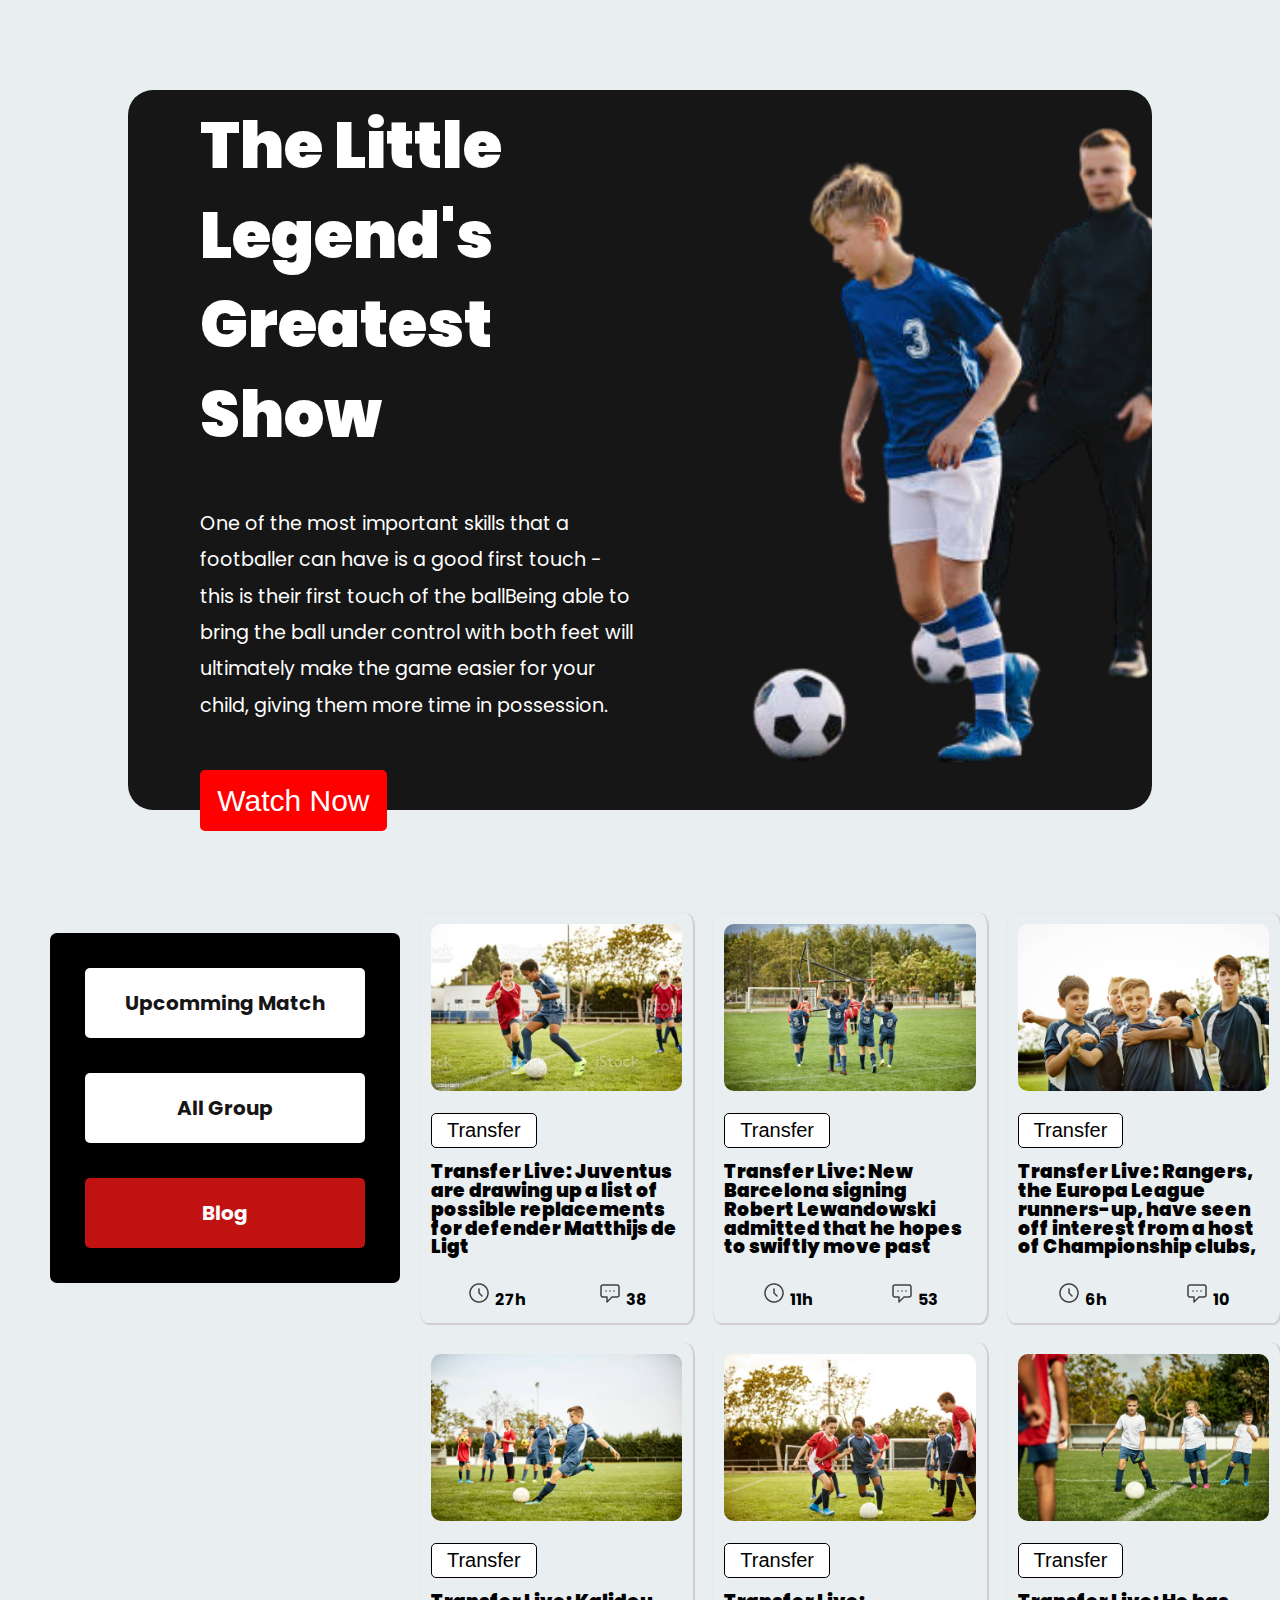
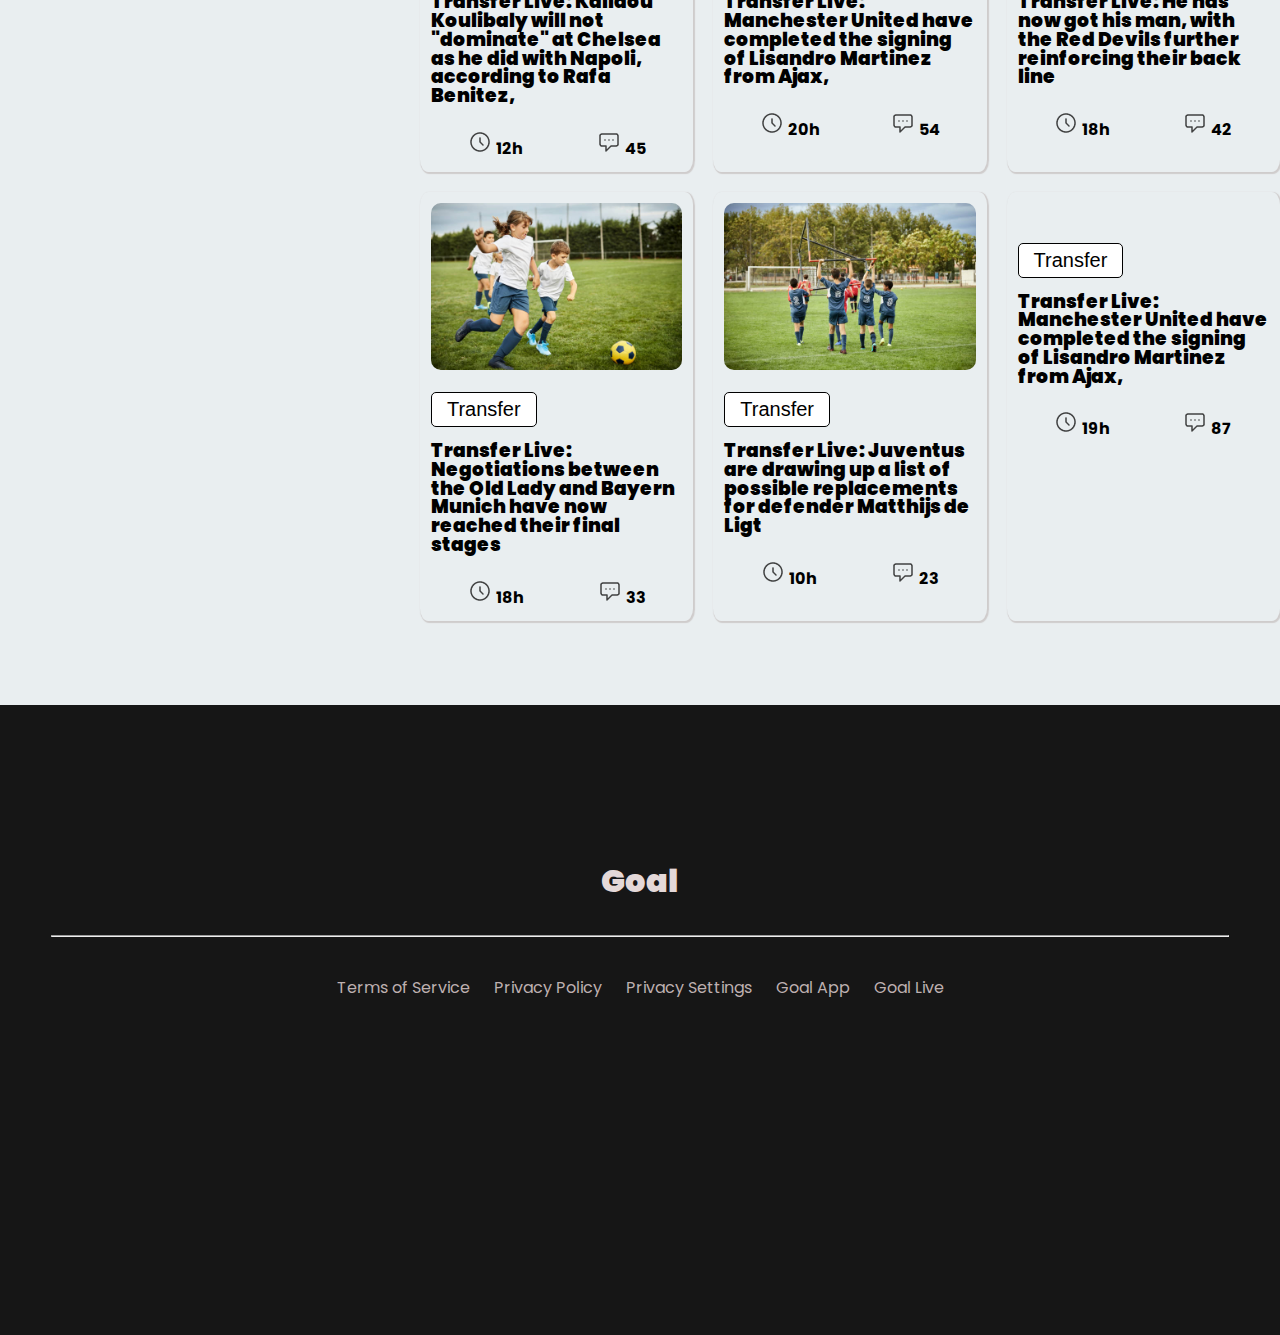
==== index.html @ f496d97c "img added" ====
<!DOCTYPE html>
<html lang="en">
<head>
  <meta charset="UTF-8">
  <meta http-equiv="X-UA-Compatible" content="IE=edge">
  <meta name="viewport" content="width=device-width, initial-scale=1.0">
  <title>Football News</title>
                          <!-- link CSS -->
  <link rel="stylesheet" href="style.css">

                      <!-- link google font -->
  <link rel="preconnect" href="https://fonts.googleapis.com">
  <link rel="preconnect" href="https://fonts.gstatic.com" crossorigin>
  <link href="https://fonts.googleapis.com/css2?family=Poppins:wght@300;400;500&display=swap" rel="stylesheet"> 

                     <!-- link Font Awesome -->
  <link rel="stylesheet" href="https://cdnjs.cloudflare.com/ajax/libs/font-awesome/6.1.1/css/all.min.css" integrity="sha512-KfkfwYDsLkIlwQp6LFnl8zNdLGxu9YAA1QvwINks4PhcElQSvqcyVLLD9aMhXd13uQjoXtEKNosOWaZqXgel0g==" crossorigin="anonymous" referrerpolicy="no-referrer" />
  
</head>
<body>
                    <!-- Banner section Start -->
  <div class="main-banner">
    <div class="banner">

      <div class="banner-text">
        <h1>The Little Legend's  Greatest Show </h1>
        <p>One of the most important skills that a footballer can have is a good first touch - this is their first touch of the ballBeing able to bring the ball under control with both feet will ultimately make the game easier for your child, giving them more time in possession.</p>
        <button class="banner-btn">Watch Now 
          <i class="fa-solid fa-circle-arrow-right"></i></button>
      </div>

      <div class="banner-img">
    
      </div>

    </div>
  </div>                  
                    <!-- Banner section End -->

                     <!-- Blog section Start -->
  <section class="blog">
    <div class="main-blog">

                      <!-- Blog click start -->

     <div class="blog-click-content">
        <div class="click-menu">

         <div class="upcomming">
           <a href="/match.html">Upcomming Match</a>
         </div>
         <div class="group">
           <a href="#">All Group</a>
         </div>
         <div class="click-blog">
           <a href="/index.html">Blog</a>
         </div>

       </div>
    </div>

                    <!-- Blog click End -->

                <!-- Blog post start -->

     <div class="blogpost">

       <div class="blogpost-img">
         <img src="./image/istockphoto.jpg" alt="">
       </div>
       <div class="blogpost-btn">
         <button>Transfer</button>
       </div>
       <div class="blogpost-heading">
         <h3>Transfer Live:  Juventus are drawing up a list of possible replacements for defender Matthijs de Ligt</h3>
        <div class="blogpost-icon">

          <div class="timeicon">
            <img src="./image/Time Icon.png" alt="">
            <b>27h</b>
          </div>

          <div class="chaticon">
            <img src="./image/Chat Icon.png" alt="">
            <b>38</b>
          </div>
          
        </div>  
       </div>
     </div>

     <div class="blogpost">

       <div class="blogpost-img">
         <img src="./image/istockphoto-2.jpg" alt="">
       </div>
       <div class="blogpost-btn">
         <button>Transfer</button>
       </div>
       <div class="blogpost-heading">
         <h3>Transfer Live:  New Barcelona signing Robert Lewandowski admitted that he hopes to swiftly move past</h3>
        <div class="blogpost-icon">
           <div class="timeicon">
            <img src="./image/Time Icon.png" alt="">
            <b>11h</b>
          </div>

          <div class="chaticon">
            <img src="./image/Chat Icon.png" alt="">
            <b>53</b>
          </div>
        </div>  
       </div>
     </div>


     <div class="blogpost">

       <div class="blogpost-img">
         <img src="./image/istockphoto-3.jpg" alt="">
       </div>
       <div class="blogpost-btn">
         <button>Transfer</button>
       </div>
       <div class="blogpost-heading">
         <h3>Transfer Live:  Rangers, the Europa League runners-up, have seen off interest from a host of Championship clubs,</h3>
        <div class="blogpost-icon">
           <div class="timeicon">
            <img src="./image/Time Icon.png" alt="">
            <b>6h</b>
          </div>

          <div class="chaticon">
            <img src="./image/Chat Icon.png" alt="">
            <b>10</b>
          </div>
        </div>  
       </div>
     </div>


     <div class="blogpost">

       <div class="blogpost-img">
         <img src="./image/istockphoto-4.jpg" alt="">
       </div>
       <div class="blogpost-btn">
         <button>Transfer</button>
       </div>
       <div class="blogpost-heading">
         <h3>Transfer Live:  Kalidou Koulibaly will not "dominate" at Chelsea as he did with Napoli, according to Rafa Benitez,</h3>
        <div class="blogpost-icon">
           <div class="timeicon">
            <img src="./image/Time Icon.png" alt="">
            <b>12h</b>
          </div>

          <div class="chaticon">
            <img src="./image/Chat Icon.png" alt="">
            <b>45</b>
          </div>
        </div>  
       </div>
     </div>

     <div class="blogpost">

       <div class="blogpost-img">
         <img src="./image/istockphoto-5.jpg" alt="">
       </div>
       <div class="blogpost-btn">
         <button>Transfer</button>
       </div>
       <div class="blogpost-heading">
         <h3>Transfer Live:  Manchester United have completed the signing of Lisandro Martinez from Ajax,</h3>
        <div class="blogpost-icon">
           <div class="timeicon">
            <img src="./image/Time Icon.png" alt="">
            <b>20h</b>
          </div>

          <div class="chaticon">
            <img src="./image/Chat Icon.png" alt="">
            <b>54</b>
          </div>
        </div>  
       </div>
     </div>

     <div class="blogpost">

       <div class="blogpost-img">
         <img src="./image/istockphoto-6.jpg" alt="">
       </div>
       <div class="blogpost-btn">
         <button>Transfer</button>
       </div>
       <div class="blogpost-heading">
         <h3>Transfer Live:  He has now got his man, with the Red Devils further reinforcing their back line</h3>
        <div class="blogpost-icon">
          <div class="timeicon">
            <img src="./image/Time Icon.png" alt="">
            <b>18h</b>
          </div>

          <div class="chaticon">
            <img src="./image/Chat Icon.png" alt="">
            <b>42</b>
          </div>
        </div>  
       </div>
     </div>

     <div class="blogpost">

       <div class="blogpost-img">
         <img src="./image/istockphoto-7.jpg" alt="">
       </div>
       <div class="blogpost-btn">
         <button>Transfer</button>
       </div>
       <div class="blogpost-heading">
         <h3>Transfer Live:  Negotiations between the Old Lady and Bayern Munich have now reached their final stages</h3>
        <div class="blogpost-icon">
           <div class="timeicon">
            <img src="./image/Time Icon.png" alt="">
            <b>18h</b>
          </div>

          <div class="chaticon">
            <img src="./image/Chat Icon.png" alt="">
            <b>33</b>
          </div>
        </div>  
       </div>
     </div>

     <div class="blogpost">

       <div class="blogpost-img">
         <img src="./image/istockphoto-2.jpg" alt="">
       </div>
       <div class="blogpost-btn">
         <button>Transfer</button>
       </div>
       <div class="blogpost-heading">
         <h3>Transfer Live:  Juventus are drawing up a list of possible replacements for defender Matthijs de Ligt</h3>
        <div class="blogpost-icon">
           <div class="timeicon">
            <img src="./image/Time Icon.png" alt="">
            <b>10h</b>
          </div>

          <div class="chaticon">
            <img src="./image/Chat Icon.png" alt="">
            <b>23</b>
          </div>
        </div>  
       </div>
     </div>

     <div class="blogpost">

       <div class="blogpost-img">
         <img src="./image/istockphoto-9.jpg" alt="">
       </div>
       <div class="blogpost-btn">
         <button>Transfer</button>
       </div>
       <div class="blogpost-heading">
         <h3>Transfer Live:   Manchester United have completed the signing of Lisandro Martinez from Ajax,</h3>
        <div class="blogpost-icon">
           <div class="timeicon">
            <img src="./image/Time Icon.png" alt="">
            <b>19h</b>
          </div>

          <div class="chaticon">
            <img src="./image/Chat Icon.png" alt="">
            <b>87</b>
          </div>
        </div>  
       </div>
     </div>

                  <!-- Blog post End -->

    </div>

  </section>                  
                    <!-- Blog section End -->

                    <!-- Footer section Start -->
  <footer>
    <div class="main-footer">
      <div class="footer-upp">
        <h1>Goal</h1>
      </div>
      <hr>
      <div class="footer-down">
        <div class="footer-menu">
          <a href="">Terms of Service </a>
          <a href="">Privacy Policy</a>
          <a href="">Privacy Settings </a>
          <a href="">Goal App</a>
          <a href="">Goal Live</a>
        </div>
      </div>
    </div>
  </footer>                  
                    <!-- Footer section End -->
</body>
</html>
---- style.css ----
/* Default Common CSS*/

*{
  margin: 0;
  padding: 0;
  box-sizing: border-box;
}

body{
  width: 100%;
  min-height: 100vh;
  /* margin-inline: auto; */
  background-color: #e9eef0;
  font-family: 'Poppins', sans-serif; ;
}

img{
  /* max-width: 100%; */
  /* display: block; */
}

h1{
  margin-top: 2rem;
  line-height: 1.5;
}

h1,h2,h3,h4,h5,h6{
  font-weight: 900;
  line-height: 1;
}

h1,h2,h3,h4,h5,h6,p,a{
margin-bottom: 1.5rem;
}

a{
  text-decoration: none;
  color: #161616;
}

li{
  list-style: none;
}

button{
  border: none;
}


              /* Default Common CSS End*/


              /* Banner section Start */
.main-banner{
display: flex;
justify-content: center;
align-items: center;
width: 100%;
height: 100vh;
} 

.banner{
background-color: #161616;
display: flex;
width: 80%;
height: 80vh;
border-radius: 25px;

}

.banner-text{
    color: white;
    width: 50%;
    display: flex;
    flex-direction: column;
    align-items: flex-start;
    justify-content: center;
    padding-left: 7%;
}

.banner-text h1{
  font-size: 4rem;
  line-height: 1.4;
  font-weight: 900;

}

.banner-text p{
  font-size: 1.2rem;
  line-height: 1.9;
  margin-top: 5%;
}

.banner-btn{
  margin-top: 5%;
  font-size: 30px;
  background-color: red;
  color: white;
  padding: 3% 4%;
  border-radius: 5px;
}

.banner-img{
  width: 50%;
  background-image: url(./image/my-banner.png);
  background-position: center center;
  background-repeat: no-repeat;
  background-size: cover;
  
 
}

.banner-img img{
  /* width: 100%;
  height: 100%;
  object-fit: cover;
  object-position: center;
   */

  

}
                        /* Banner section End */


                /* Blog section Start */
.blog{
width: 100%;
height: auto;
margin: 1% 0 5% 0;
} 

.main-blog{

 display: grid;
 grid-template-columns: 1fr 1fr 1fr 1fr;
 grid-gap:20px 20px;
}

      /* Blog click content start */

.blog-click-content{

  grid-row-start: 1;
  grid-row-end: 5;
}


.click-menu{
  background-color: black;
  width: 350px;
  height: 350px;
  text-align: center;
  margin-left: 50px;
  margin-top: 20px;
  border-radius: 7px;
  display: flex;
  flex-direction: column;
  justify-content: space-evenly;
}


.upcomming{
 background-color: #fff;
 color:black ;
 font-size: 20px;
 font-weight: 700;
 padding: 20px 15px;
 margin: 0 35px;
 border-radius: 5px;
}

.upcoming-match{
 background-color: rgb(237, 15, 15);
 color:rgb(243, 237, 237) ;
 font-size: 20px;
 font-weight: 700;
 padding: 20px 15px;
 margin: 0 35px; 
 border-radius: 5px; 
}

.group{
  background-color: #fff;
 color:black ;
 font-size: 20px;
 font-weight: 700;
 padding: 20px 15px;
 margin: 0 35px;
 border-radius: 5px;
}

.click-blog{
  background-color: rgb(193, 18, 18);
 color:white ;
 font-size: 20px;
 font-weight: 700;
 padding: 20px 15px;
 margin: 0 35px;
 border-radius: 5px;
}

.click-blog a{
  color: white;
}


        /* Blog click content End */


        /* Blogpost start */

.blogpost{
padding: 4%;
box-shadow:1px 1px 1px 1px rgb(207, 204, 204) ;
border-radius: 3%;
}

.blogpost-img{
border-radius: 8px;

}

.blogpost-img img{
max-width: 100%;
border-radius: 10px;
} 


.blogpost-btn button{
margin: 15px 0;
background-color: white;
border: 1px solid black;
border-radius: 5px;
color: black;
font-size: 20px;
padding: 5px 15px;
}

.blogpost-heading{

}

.blogpost-icon {
display: flex;
justify-content: space-around;
}
/* blogpost match start */

.blogpost-match{
  padding: 4%;
box-shadow:1px 1px 1px 1px rgb(207, 204, 204) ;
border-radius: 3%;
}

/* blogpost match end */

               /* Blog section End */

              /* Footer section Start */
footer{
  background-color: #161616;
  width: 100%;
  height: 70vh;
  color:#e4d8d8;
  text-align: center;
 
} 

.main-footer{
  padding-top: 10%;
}


.footer-menu a{
  color: rgb(190, 176, 176);
 
  margin: 0 10px ;
}

hr{
  margin:3% 4%;
  color: #2c2c2c;
}
                          /* Footer section End */
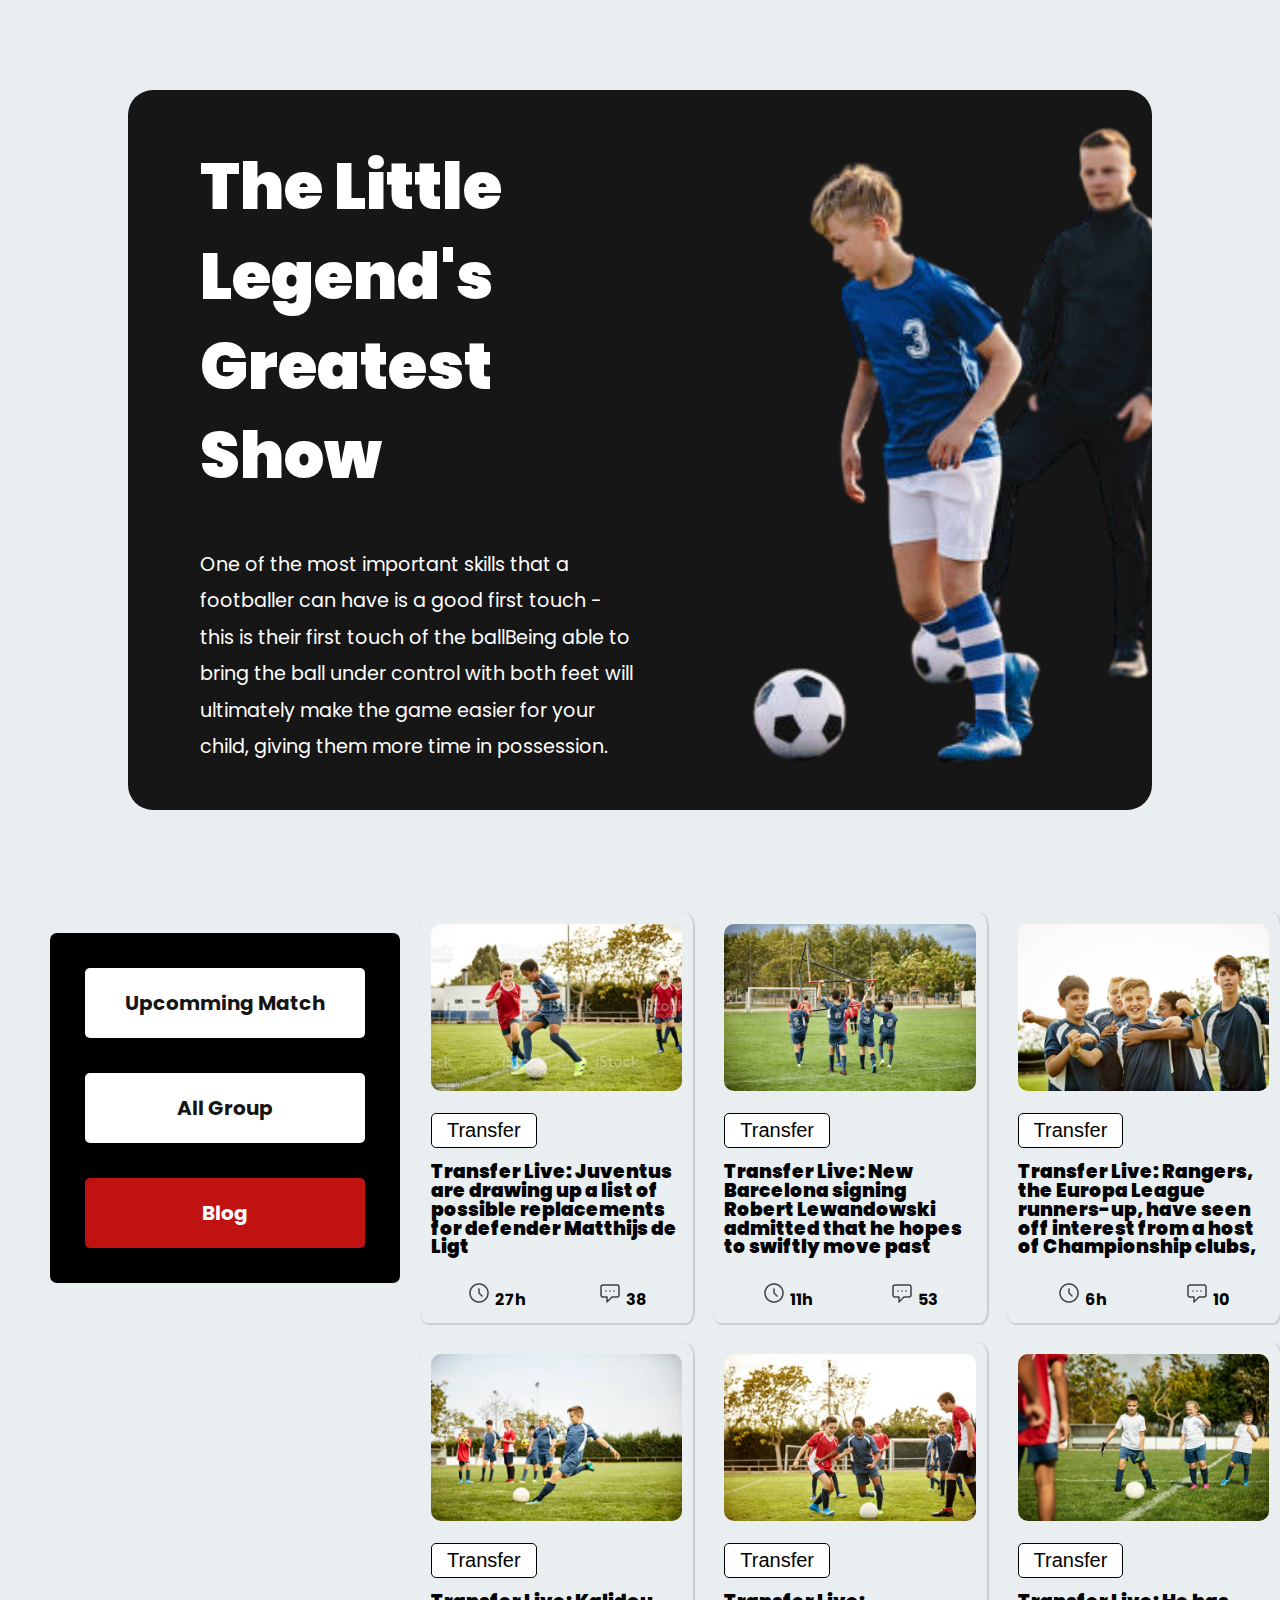
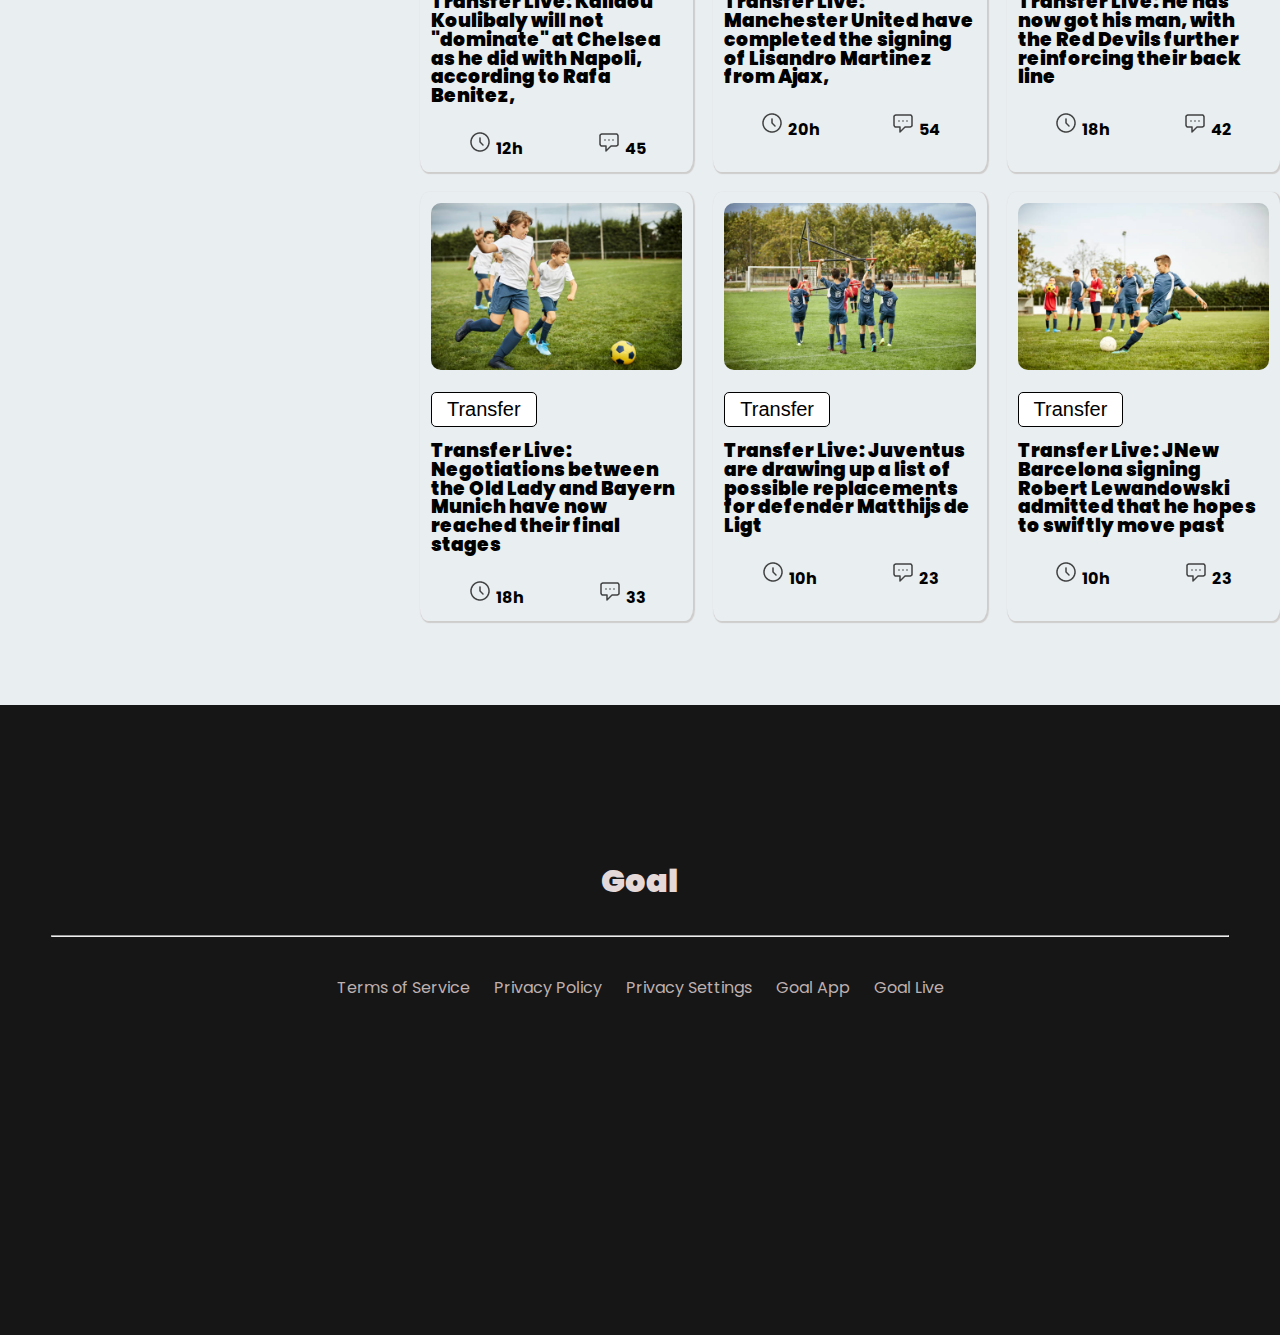
==== commit dcc20263: "match file added" ====
--- a/index.html
+++ b/index.html
@@ -25,8 +25,7 @@
       <div class="banner-text">
         <h1>The Little Legend's  Greatest Show </h1>
         <p>One of the most important skills that a footballer can have is a good first touch - this is their first touch of the ballBeing able to bring the ball under control with both feet will ultimately make the game easier for your child, giving them more time in possession.</p>
-        <button class="banner-btn">Watch Now 
-          <i class="fa-solid fa-circle-arrow-right"></i></button>
+        
       </div>
 
       <div class="banner-img">
@@ -258,32 +257,30 @@
         </div>  
        </div>
      </div>
-
-     <div class="blogpost">
-
-       <div class="blogpost-img">
-         <img src="./image/istockphoto-9.jpg" alt="">
-       </div>
-       <div class="blogpost-btn">
-         <button>Transfer</button>
-       </div>
-       <div class="blogpost-heading">
-         <h3>Transfer Live:   Manchester United have completed the signing of Lisandro Martinez from Ajax,</h3>
-        <div class="blogpost-icon">
-           <div class="timeicon">
-            <img src="./image/Time Icon.png" alt="">
-            <b>19h</b>
-          </div>
-
-          <div class="chaticon">
-            <img src="./image/Chat Icon.png" alt="">
-            <b>87</b>
-          </div>
-        </div>  
-       </div>
-     </div>
-
-                  <!-- Blog post End -->
+     <div class="blogpost">
+
+       <div class="blogpost-img">
+         <img src="./image/istockphoto-4.jpg" alt="">
+       </div>
+       <div class="blogpost-btn">
+         <button>Transfer</button>
+       </div>
+       <div class="blogpost-heading">
+         <h3>Transfer Live:  JNew Barcelona signing Robert Lewandowski admitted that he hopes to swiftly move past</h3>
+        <div class="blogpost-icon">
+           <div class="timeicon">
+            <img src="./image/Time Icon.png" alt="">
+            <b>10h</b>
+          </div>
+
+          <div class="chaticon">
+            <img src="./image/Chat Icon.png" alt="">
+            <b>23</b>
+          </div>
+        </div>  
+       </div>
+     </div>
+
 
     </div>
 
--- a/style.css
+++ b/style.css
@@ -9,7 +9,7 @@
 body{
   width: 100%;
   min-height: 100vh;
-  /* margin-inline: auto; */
+  margin-inline: auto;
   background-color: #e9eef0;
   font-family: 'Poppins', sans-serif; ;
 }
@@ -207,6 +207,34 @@
 
         /* Blog click content End */
 
+        /* match section start */
+  .match-flag{
+    display: flex;
+    justify-content: center;
+    align-items: center;
+    margin-top: 5%;
+    margin-bottom: 5%;
+  } 
+  
+  
+  .match-flag b{
+    margin: 0 15px;
+  }
+
+  .match-flag img{
+    max-width: 100%;
+  }
+  
+  .match-details{
+    text-align: center;
+  }
+
+  .match-details h3{
+ 
+  }
+        /* match section End */
+
+
 
         /* Blogpost start */
 
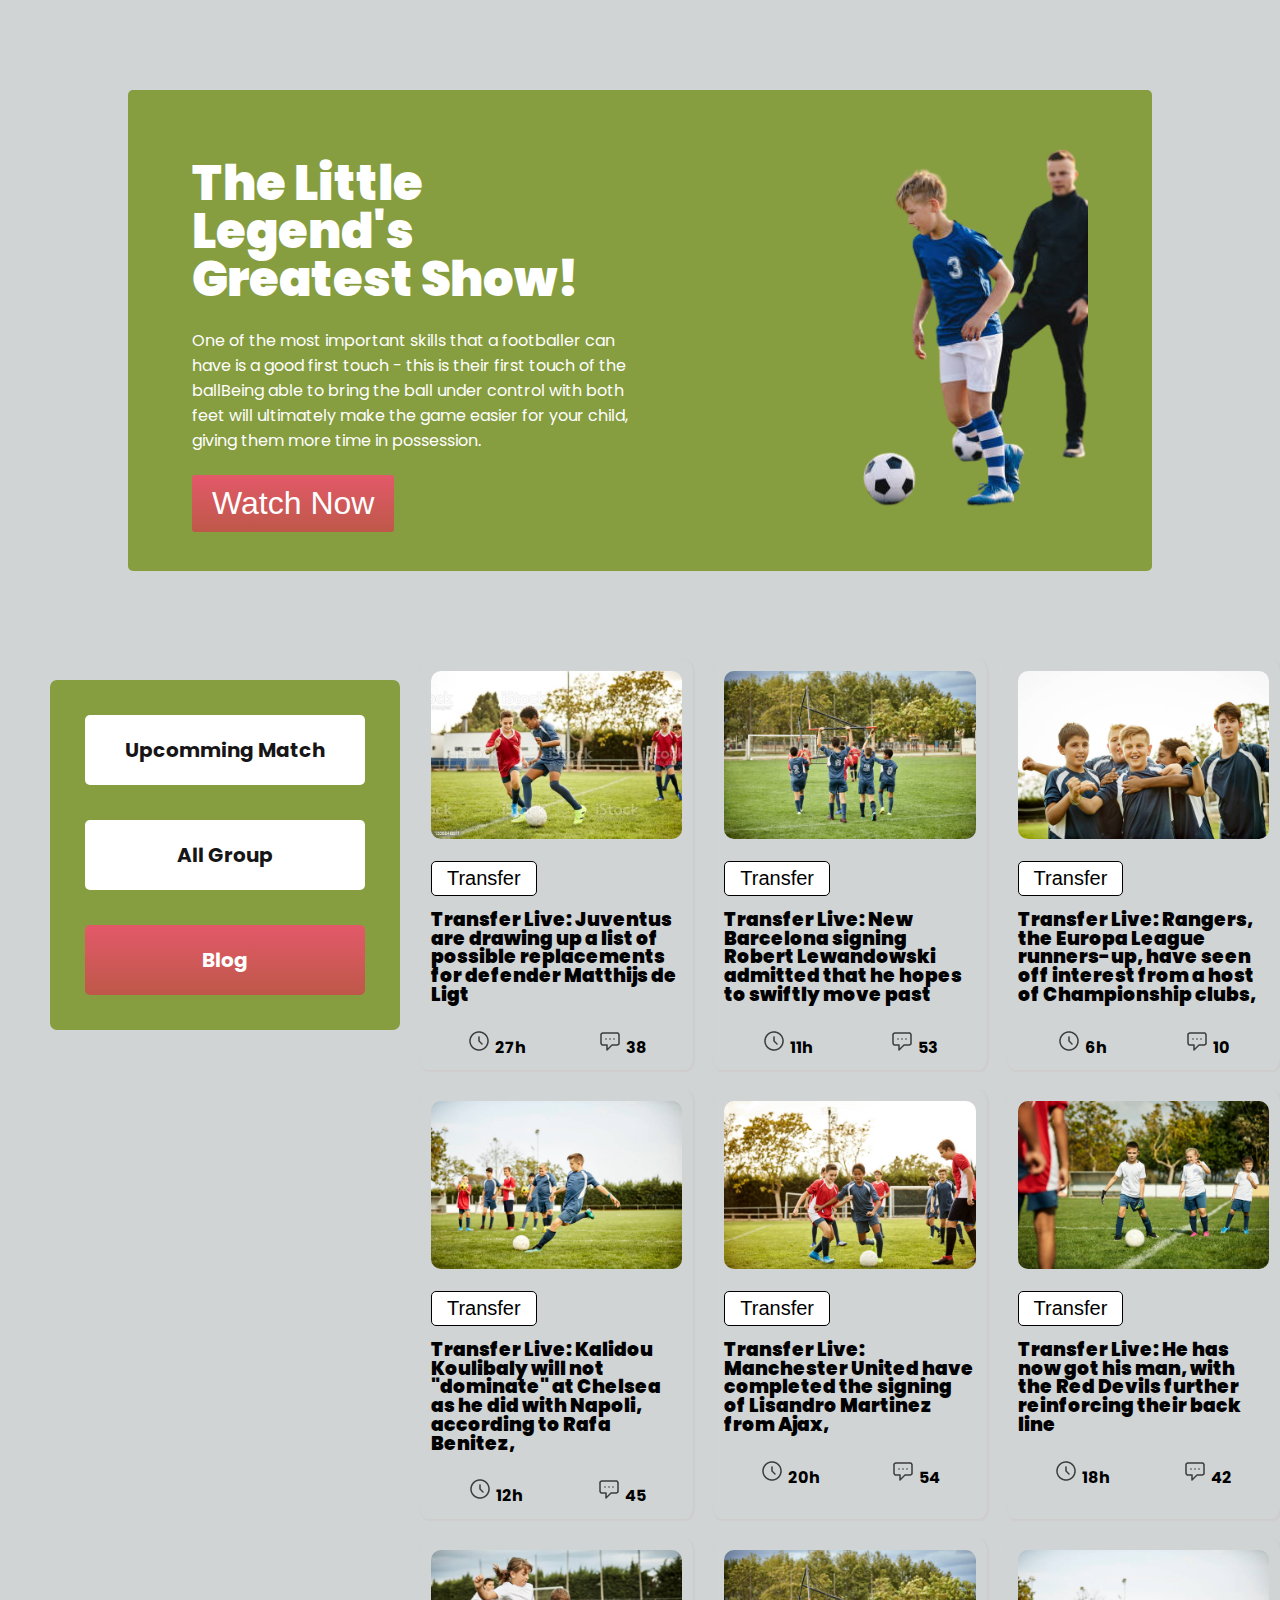
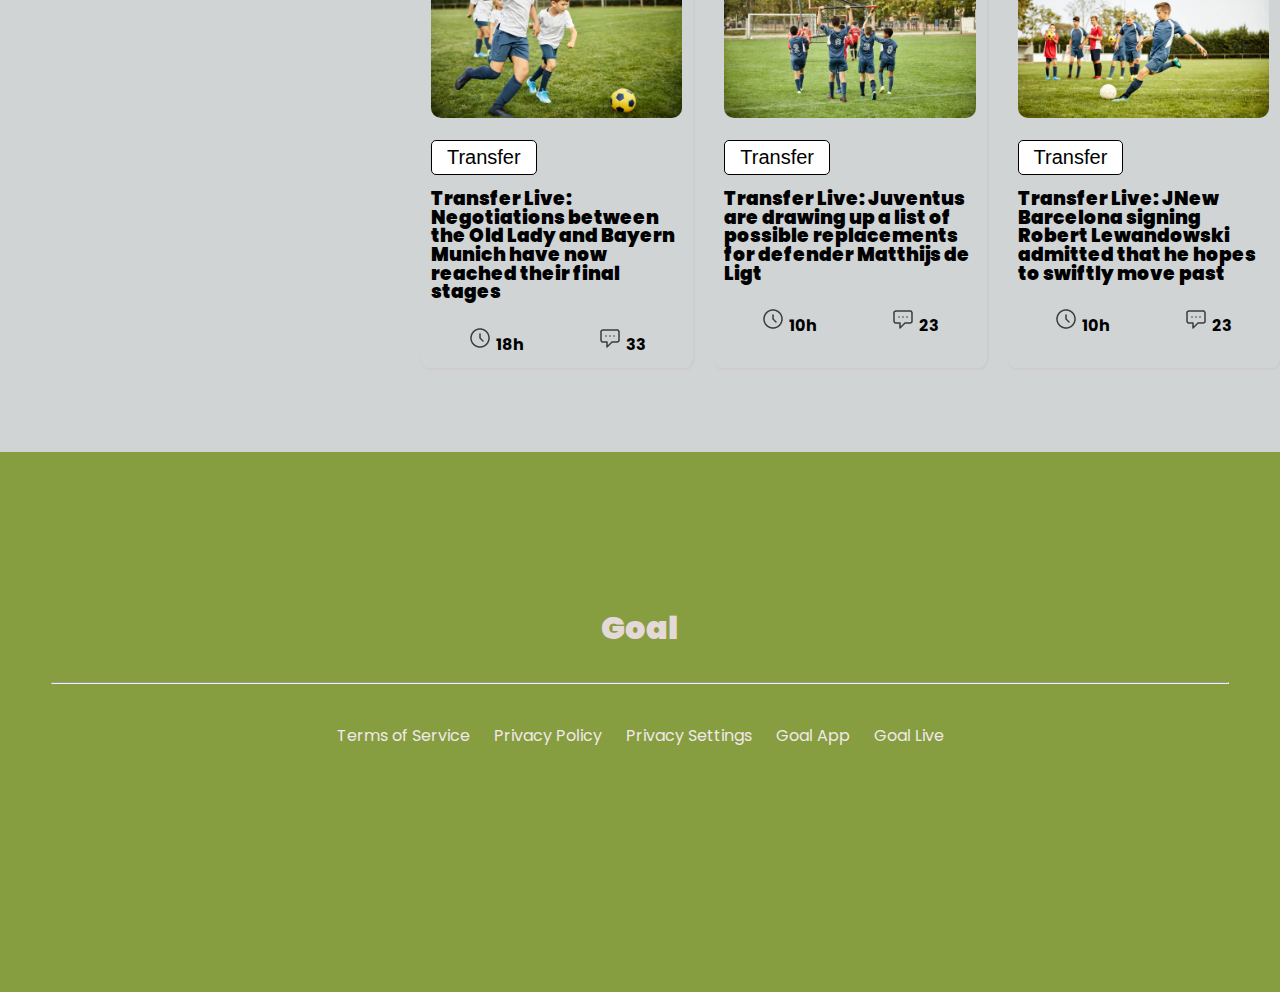
==== commit 797cf151: "design added" ====
--- a/index.html
+++ b/index.html
@@ -19,21 +19,25 @@
 </head>
 <body>
                     <!-- Banner section Start -->
-  <div class="main-banner">
-    <div class="banner">
-
-      <div class="banner-text">
-        <h1>The Little Legend's  Greatest Show </h1>
-        <p>One of the most important skills that a footballer can have is a good first touch - this is their first touch of the ballBeing able to bring the ball under control with both feet will ultimately make the game easier for your child, giving them more time in possession.</p>
-        
-      </div>
-
-      <div class="banner-img">
-    
-      </div>
-
-    </div>
-  </div>                  
+
+ <section class="banner">
+   <div class="banner-content">
+
+     <div class="banner-text">
+       <h1>The Little Legend's Greatest Show!</h1>
+       <p>
+        One of the most important skills that a footballer can have is a good first touch - this is their first touch of the ballBeing able to bring the ball under control with both feet will ultimately make the game easier for your child, giving them more time in possession. 
+       </p>
+       <button> Watch Now </button>
+     </div>
+
+     <div class="banner-img">
+       <img src="./image/my-banner.png" alt="">
+     </div>
+
+   </div>
+ </section>
+                   
                     <!-- Banner section End -->
 
                      <!-- Blog section Start -->
@@ -46,19 +50,19 @@
         <div class="click-menu">
 
          <div class="upcomming">
-           <a href="/match.html">Upcomming Match</a>
+           <a href="./index (2).html" target="_blank">Upcomming Match</a>
          </div>
          <div class="group">
            <a href="#">All Group</a>
          </div>
          <div class="click-blog">
-           <a href="/index.html">Blog</a>
+           <a href="/index.html" target="_blank">Blog</a>
          </div>
 
        </div>
     </div>
 
-                    <!-- Blog click End -->
+                 <!-- Blog click End -->
 
                 <!-- Blog post start -->
 
--- a/style.css
+++ b/style.css
@@ -9,8 +9,7 @@
 body{
   width: 100%;
   min-height: 100vh;
-  margin-inline: auto;
-  background-color: #e9eef0;
+  background-color: #d0d4d5;
   font-family: 'Poppins', sans-serif; ;
 }
 
@@ -49,78 +48,58 @@
 
               /* Default Common CSS End*/
 
-
-              /* Banner section Start */
-.main-banner{
-display: flex;
-justify-content: center;
-align-items: center;
+              /* banner-start */
+.banner{
 width: 100%;
-height: 100vh;
-} 
-
-.banner{
-background-color: #161616;
-display: flex;
+height: auto;
+
+}
+
+.banner-content{
+display: grid;
+grid-template-columns: 1fr 1fr;
 width: 80%;
-height: 80vh;
-border-radius: 25px;
+height: 70%;
+background-color: #869d40;
+color: white;
+margin:7% auto;
+padding: 3% 5%;
+border-radius: 5px;
 
 }
 
 .banner-text{
-    color: white;
-    width: 50%;
-    display: flex;
-    flex-direction: column;
-    align-items: flex-start;
-    justify-content: center;
-    padding-left: 7%;
+
 }
 
 .banner-text h1{
-  font-size: 4rem;
-  line-height: 1.4;
-  font-weight: 900;
-
+font-size: 3rem;
 }
 
 .banner-text p{
-  font-size: 1.2rem;
-  line-height: 1.9;
-  margin-top: 5%;
-}
-
-.banner-btn{
-  margin-top: 5%;
-  font-size: 30px;
-  background-color: red;
-  color: white;
-  padding: 3% 4%;
-  border-radius: 5px;
-}
-
-.banner-img{
-  width: 50%;
-  background-image: url(./image/my-banner.png);
-  background-position: center center;
-  background-repeat: no-repeat;
-  background-size: cover;
-  
- 
-}
+margin: 5% 0;
+}
+
+.banner-text button{
+background-image: linear-gradient(#e35969, #be5849);
+font-size: 2rem;
+border-radius: 3px;
+padding: 10px 20px;
+color: white;
+font-weight: 500;
+}
+
+
 
 .banner-img img{
-  /* width: 100%;
-  height: 100%;
-  object-fit: cover;
-  object-position: center;
-   */
-
-  
-
-}
-                        /* Banner section End */
+width: 100%;
+height: 100%;
+object-fit: cover;
+object-position: left;
+}
+              /* banner-end */
+
+             
 
 
                 /* Blog section Start */
@@ -147,7 +126,7 @@
 
 
 .click-menu{
-  background-color: black;
+  background-color: #869d40;
   width: 350px;
   height: 350px;
   text-align: center;
@@ -191,7 +170,7 @@
 }
 
 .click-blog{
-  background-color: rgb(193, 18, 18);
+ background-image: linear-gradient(#e35969, #be5849);
  color:white ;
  font-size: 20px;
  font-weight: 700;
@@ -287,9 +266,9 @@
 
               /* Footer section Start */
 footer{
-  background-color: #161616;
+  background-color: #869d40;
   width: 100%;
-  height: 70vh;
+  height: 60vh;
   color:#e4d8d8;
   text-align: center;
  
@@ -301,8 +280,8 @@
 
 
 .footer-menu a{
-  color: rgb(190, 176, 176);
- 
+  color: rgb(241, 233, 233);
+ font-size: 1rem;
   margin: 0 10px ;
 }
 
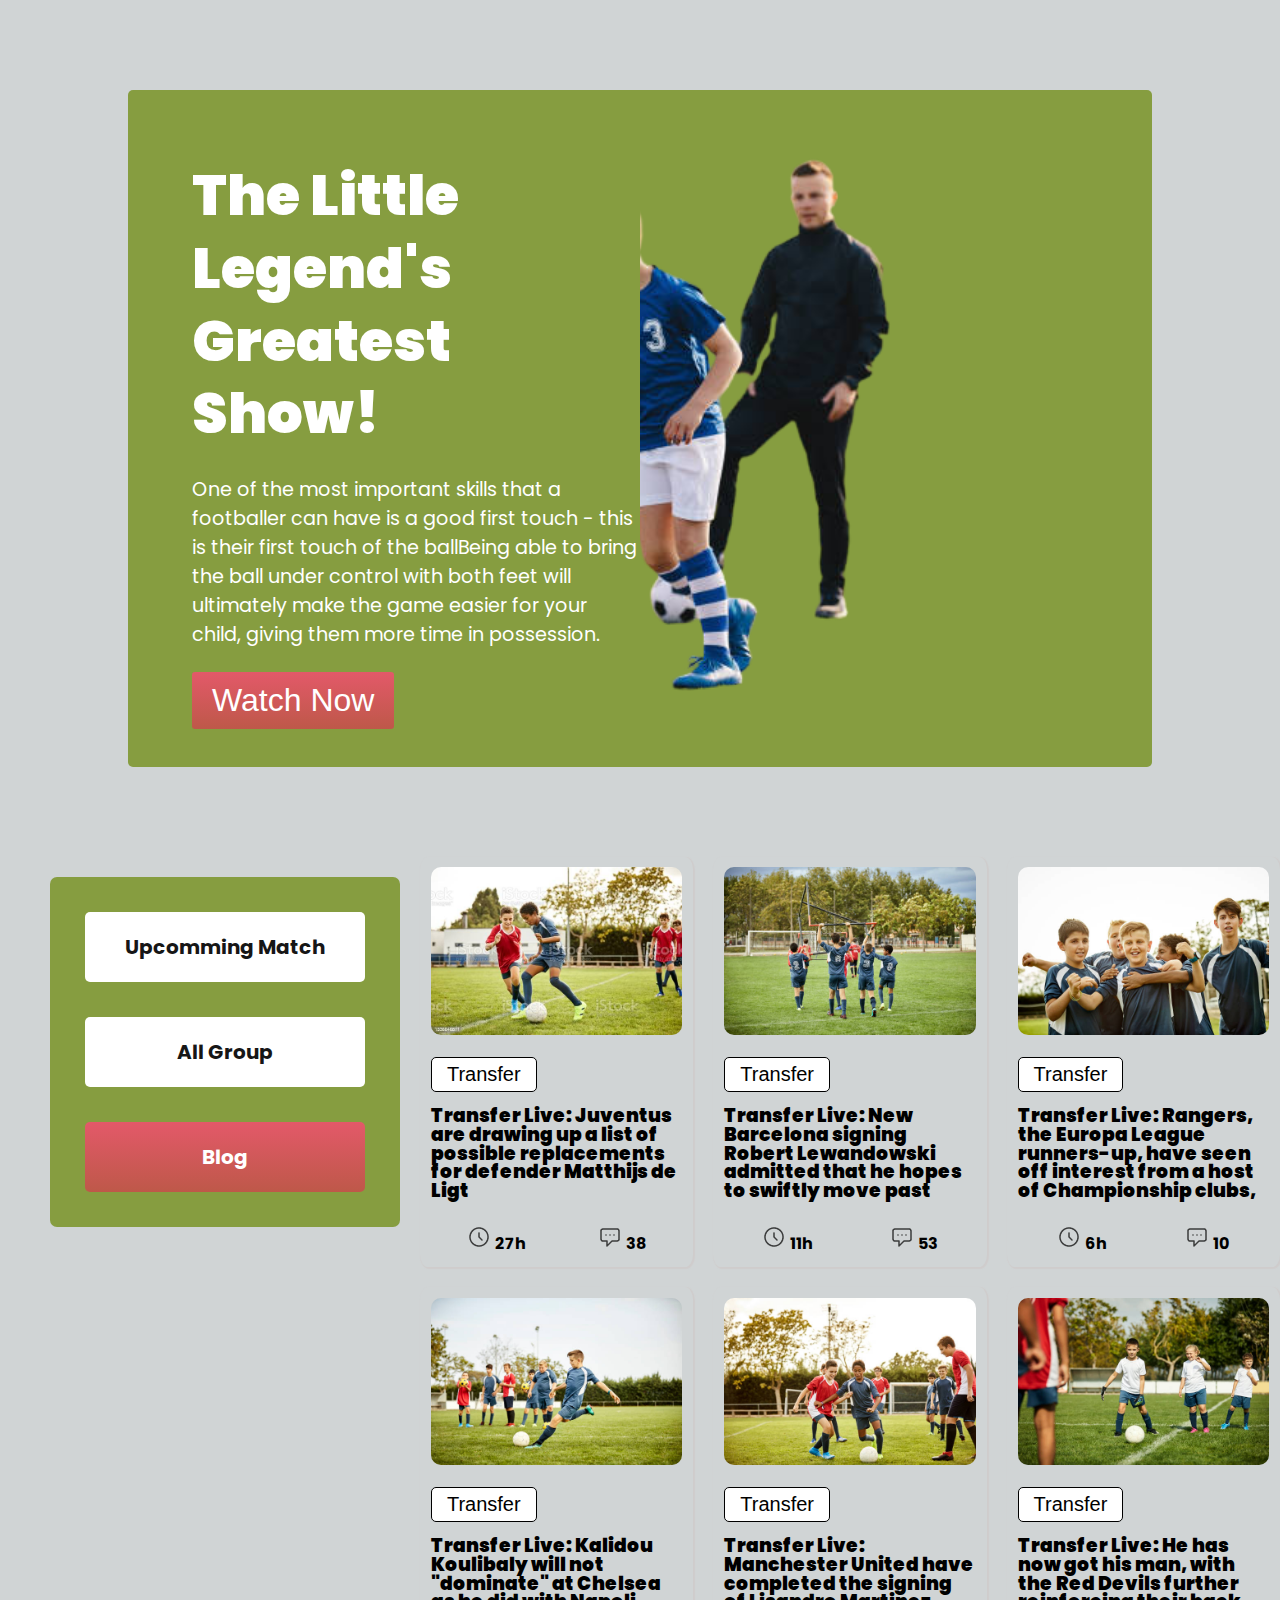
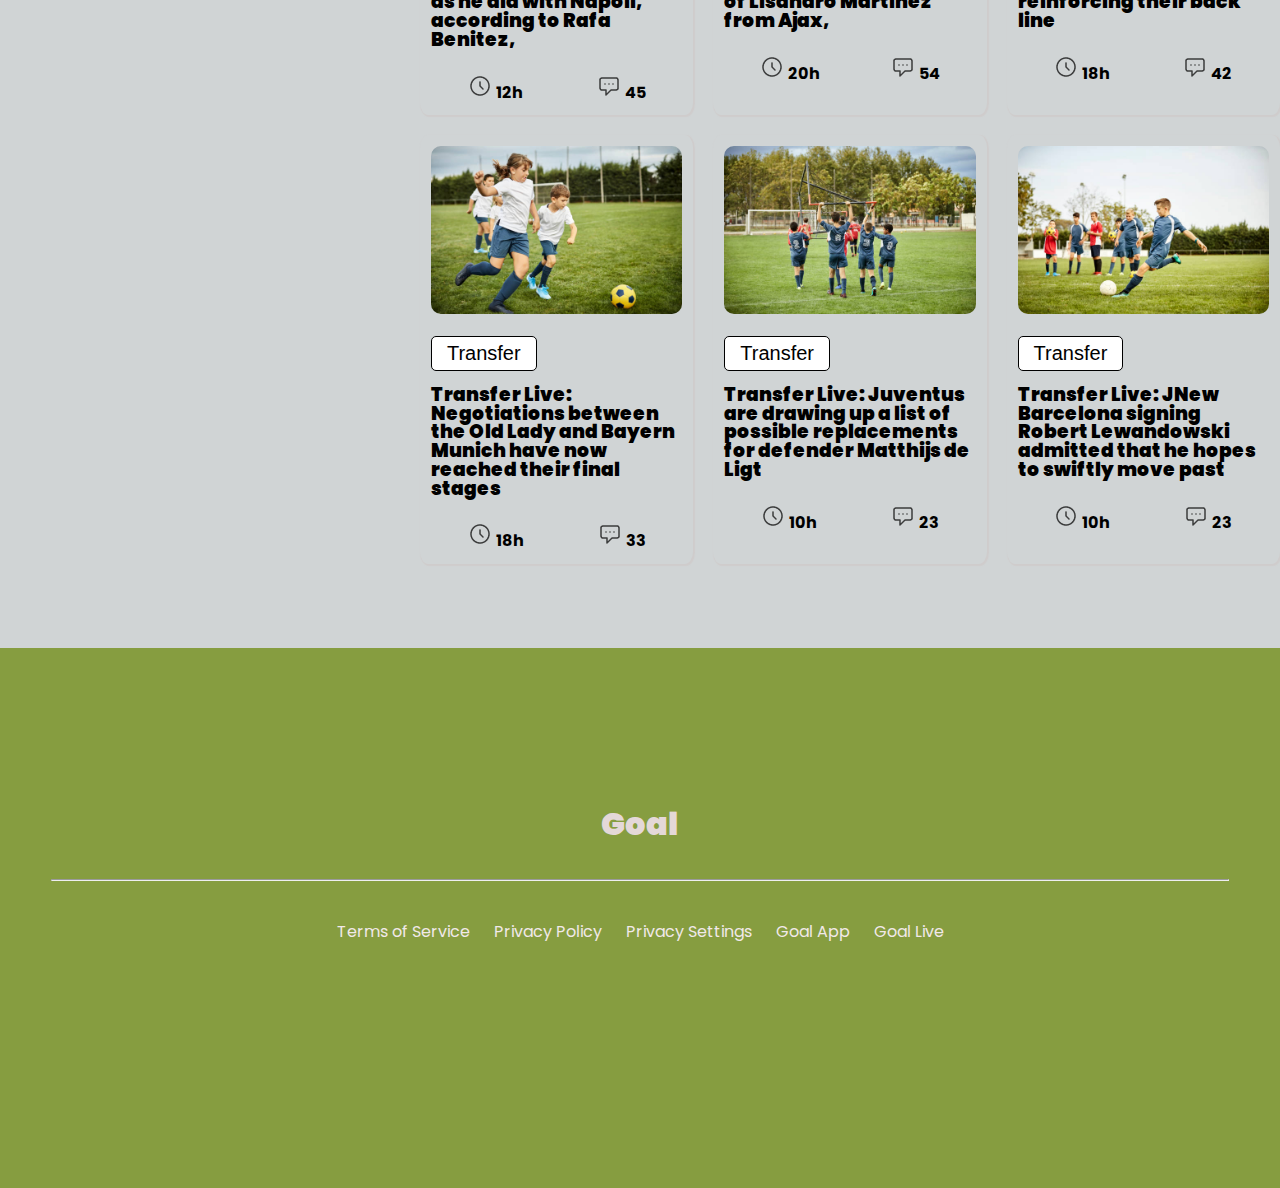
==== commit 6254251e: "editing" ====
--- a/index.html
+++ b/index.html
@@ -269,7 +269,7 @@
        <div class="blogpost-btn">
          <button>Transfer</button>
        </div>
-       <div class="blogpost-heading">
+       <div class="blogpost-heading blog-nine">
          <h3>Transfer Live:  JNew Barcelona signing Robert Lewandowski admitted that he hopes to swiftly move past</h3>
         <div class="blogpost-icon">
            <div class="timeicon">
@@ -285,6 +285,10 @@
        </div>
      </div>
 
+            <!-- bonus-btn -->
+      <div class="bonus-btn">
+        <button>View All</button>
+      </div>      
 
     </div>
 
@@ -307,6 +311,16 @@
           <a href="">Goal Live</a>
         </div>
       </div>
+    <div class="footer-icon">
+      <a href="https://web.facebook.com/groups/webdevelopmentbatch6" target="_blank"><i class="fa-brands fa-facebook"></i></a>
+
+      <a href="https://www.youtube.com/c/ProgrammingHero"target="_blank"><i class="fa-brands fa-youtube"></i></a>
+
+      <a href="https://twitter.com/"target="_blank"><i class="fa-brands fa-twitter"></i></a>
+
+      <a href="https://www.linkedin.com/feed/"target="_blank"><i class="fa-brands fa-linkedin"></i></a>
+    </div>
+
     </div>
   </footer>                  
                     <!-- Footer section End -->
--- a/style.css
+++ b/style.css
@@ -73,11 +73,13 @@
 }
 
 .banner-text h1{
-font-size: 3rem;
+font-size: 3.5rem;
+line-height: 1.3;
 }
 
 .banner-text p{
 margin: 5% 0;
+font-size: 1.2rem;
 }
 
 .banner-text button{
@@ -95,7 +97,12 @@
 width: 100%;
 height: 100%;
 object-fit: cover;
-object-position: left;
+object-position: right;
+transition:width 5s ;
+}
+
+.banner-img img:hover{
+width: 20%;
 }
               /* banner-end */
 
@@ -150,13 +157,17 @@
 }
 
 .upcoming-match{
- background-color: rgb(237, 15, 15);
+ background-image: linear-gradient(#e35969, #be5849);
  color:rgb(243, 237, 237) ;
  font-size: 20px;
  font-weight: 700;
  padding: 20px 15px;
  margin: 0 35px; 
  border-radius: 5px; 
+}
+
+.upcoming-match a{
+  color: white;
 }
 
 .group{
@@ -261,6 +272,18 @@
 }
 
 /* blogpost match end */
+
+.bonus-btn{
+  margin: auto;
+}
+
+.bonus-btn button{
+    background-image: linear-gradient(#e35969, #be5849);
+    font-size: 2rem;
+    padding: 15px 35px;
+    border-radius: 8px;
+    display: none;
+}
 
                /* Blog section End */
 
@@ -289,4 +312,43 @@
   margin:3% 4%;
   color: #2c2c2c;
 }
-                          /* Footer section End */+
+.footer-icon{
+  font-size: 30px;
+  margin-top: 30px;
+  color: red;
+
+}
+
+.footer-icon a{
+margin: 0 20px;
+padding: 5px 8px;
+}
+
+.footer-icon a i{
+  color: rgb(189, 41, 41);
+}
+
+
+                          /* Footer section End */
+
+@media only screen and (max-width:1050px) {
+  .main-blog{
+    display: grid;
+    grid-template-columns: 1fr 1fr 1fr;
+  
+  }
+
+
+  .bonus-btn button{
+    display: block;
+  }
+}
+
+@media only screen and (max-width:450px) {
+  .main-blog{
+    display: grid;
+    grid-template-columns: 1fr 1fr;
+  
+  }
+}